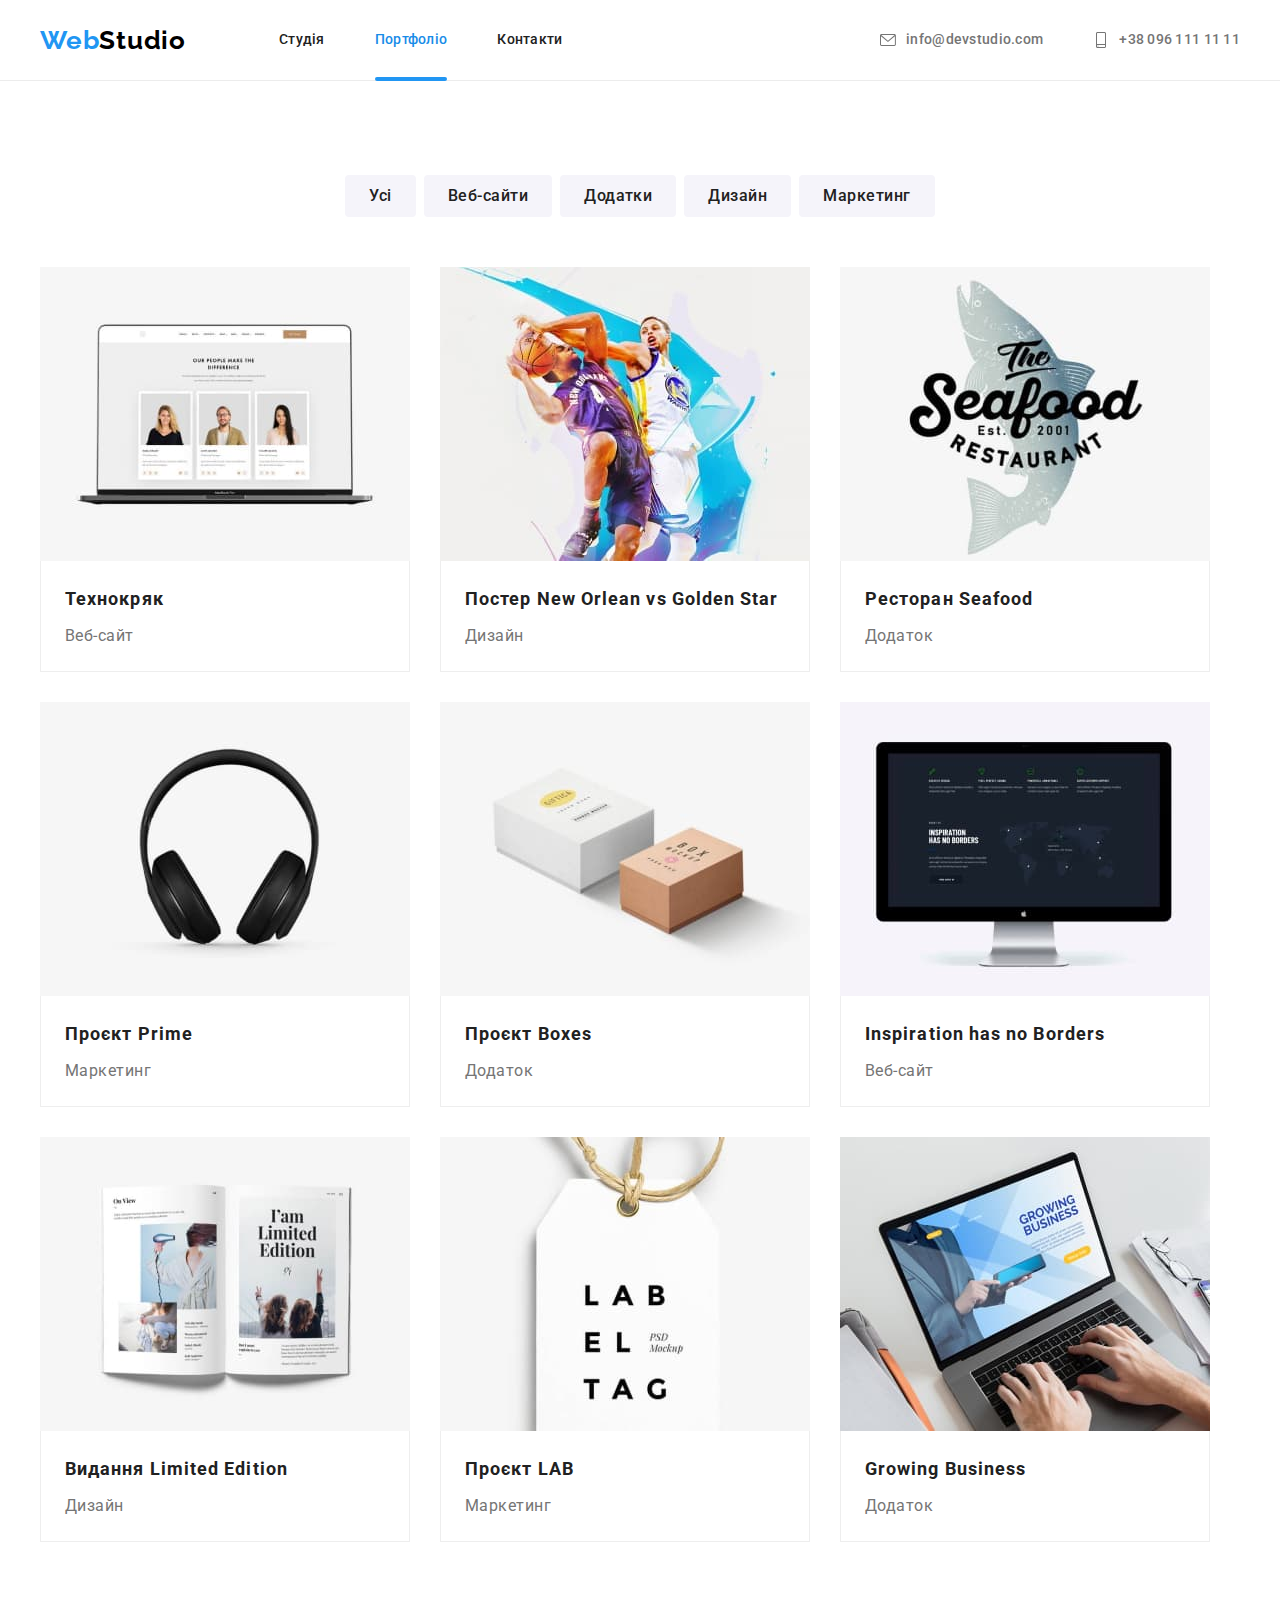
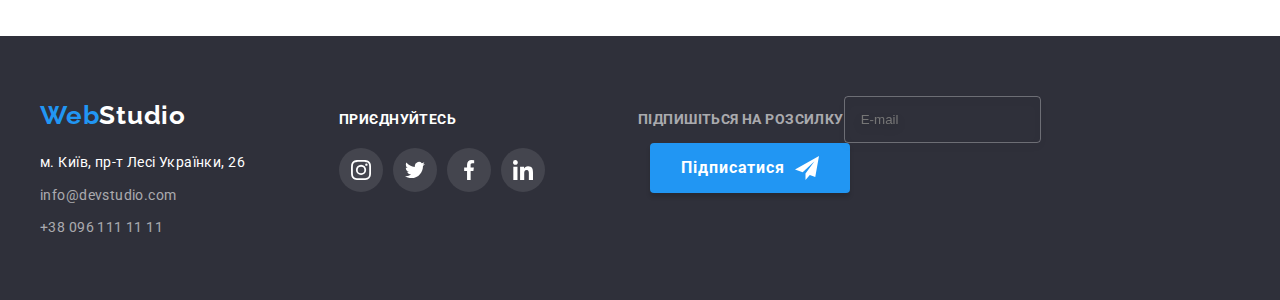
==== portfolio.html @ c95fab40 "finish fix" ====
<!DOCTYPE html>
<html lang="uk">
  <head>
    <meta charset="UTF-8" />
    <meta http-equiv="X-UA-Compatible" content="IE=edge" />
    <meta name="viewport" content="width=device-width, initial-scale=1.0" />
    <!-- fonts -->
    <link rel="preconnect" href="https://fonts.googleapis.com" />
    <link rel="preconnect" href="https://fonts.gstatic.com" crossorigin />
    <link
      href="https://fonts.googleapis.com/css2?family=Raleway:wght@700&family=Roboto:wght@400;500;700;900&display=swap"
      rel="stylesheet"
    />
    <!-- normalize -->
    <link
      rel="stylesheet"
      href="https://cdnjs.cloudflare.com/ajax/libs/modern-normalize/1.1.0/modern-normalize.min.css"
      integrity="sha512-wpPYUAdjBVSE4KJnH1VR1HeZfpl1ub8YT/NKx4PuQ5NmX2tKuGu6U/JRp5y+Y8XG2tV+wKQpNHVUX03MfMFn9Q=="
      crossorigin="anonymous"
      referrerpolicy="no-referrer"
    />
    <!-- css -->
    <link rel="stylesheet" href="./css/styles.css" />
    <title>Портфоліо</title>
  </head>
  <body>
    <header class="header">
      <div class="container header-container">
        <nav class="header-nav">
          <a href="./index.html" class="link logo-web" lang="en"
            >Web<span class="logo-studio">Studio</span></a
          >
          <ul class="list header-list">
            <li>
              <a href="./index.html" class="site-nav link">Студія</a>
            </li>
            <li>
              <a href="./portfolio.html" class="site-nav link current"
                >Портфоліо</a
              >
            </li>
            <li>
              <a href="#" class="site-nav link">Контакти</a>
            </li>
          </ul>
        </nav>
        <ul class="list header-contact">
          <li class="contact-list">
            <a href="mailto:info@devstudio.com" class="contact link"
              ><svg
                viewBox="0 0 32 32"
                class="contact-icon-envelope"
                width="16"
                height="16"
              >
                <use href="./images/symbol-defs.svg#icon-envelope"></use>
              </svg>
              info@devstudio.com</a
            >
          </li>
          <li class="contact-list">
            <a href="tel:+380961111111" class="contact link">
              <svg
                viewBox="0 0 32 32"
                class="contact-icon-smartphone"
                width="16"
                height="16"
              >
                <use href="./images/symbol-defs.svg#icon-smartphone"></use>
              </svg>
              +38 096 111 11 11</a
            >
          </li>
        </ul>
      </div>
    </header>
    <main>
      <section class="section-portfolio">
        <div class="container">
          <ul class="list filter-container">
            <li><button class="button-filter" type="button">Усі</button></li>
            <li>
              <button class="button-filter" type="button">Веб-сайти</button>
            </li>
            <li>
              <button class="button-filter" type="button">Додатки</button>
            </li>
            <li><button class="button-filter" type="button">Дизайн</button></li>
            <li>
              <button class="button-filter" type="button">Маркетинг</button>
            </li>
          </ul>
          <h1 class="visually-hidden">Портфоліо</h1>
          <ul class="list portfolio-container">
            <li class="portfolio-card">
              <a href="#" class="portfolio-link link">
                <div class="overlay">
                  <img
                    src="./images/tehnocrjak.jpg"
                    alt="відкритий ноутбук з веб-сайтом"
                    width="370"
                    height="294"
                  />
                  <p class="overlay-description">
                    Ресурс пропонує комплексні пропозиції з різним рівнем
                    функціоналу та сервісів. Все це дозволить відвідувачу
                    отримати вичерпні відомості про компанію чи приватну особу.
                  </p>
                </div>
                <div class="portfolio-project">
                  <h2 class="portfolio-title">Технокряк</h2>
                  <p class="portfolio-text">Веб-сайт</p>
                </div>
              </a>
            </li>
            <li class="portfolio-card">
              <a href="#" class="portfolio-link link">
                <div class="overlay">
                  <img
                    src="./images/new_orlean.jpg"
                    alt="два гравці в баскетбол"
                    width="370"
                    height="294"
                  />
                  <p class="overlay-description">
                    Ресурс пропонує комплексні пропозиції з різним рівнем
                    функціоналу та сервісів. Все це дозволить відвідувачу
                    отримати вичерпні відомості про компанію чи приватну особу.
                  </p>
                </div>
                <div class="portfolio-project">
                  <h2 class="portfolio-title">
                    Постер <span lang="en">New Orlean vs Golden Star</span>
                  </h2>
                  <p class="portfolio-text">Дизайн</p>
                </div>
              </a>
            </li>

            <li class="portfolio-card">
              <a href="#" class="portfolio-link link">
                <div class="overlay">
                  <img
                    src="./images/seafood.jpg"
                    alt="лого рибного ресторану"
                    width="370"
                    height="294"
                  />
                  <p class="overlay-description">
                    Ресурс пропонує комплексні пропозиції з різним рівнем
                    функціоналу та сервісів. Все це дозволить відвідувачу
                    отримати вичерпні відомості про компанію чи приватну особу.
                  </p>
                </div>
                <div class="portfolio-project">
                  <h2 class="portfolio-title">
                    Ресторан <span lang="en">Seafood</span>
                  </h2>
                  <p class="portfolio-text">Додаток</p>
                </div>
              </a>
            </li>
            <li class="portfolio-card">
              <a href="#" class="portfolio-link link">
                <div class="overlay">
                  <img
                    src="./images/prime.jpg"
                    alt="навушники"
                    width="370"
                    height="294"
                  />
                  <p class="overlay-description">
                    Ресурс пропонує комплексні пропозиції з різним рівнем
                    функціоналу та сервісів. Все це дозволить відвідувачу
                    отримати вичерпні відомості про компанію чи приватну особу.
                  </p>
                </div>
                <div class="portfolio-project">
                  <h2 class="portfolio-title">
                    Проєкт <span lang="en">Prime</span>
                  </h2>
                  <p class="portfolio-text">Маркетинг</p>
                </div>
              </a>
            </li>
            <li class="portfolio-card">
              <a href="#" class="portfolio-link link">
                <div class="overlay">
                  <img
                    src="./images/boxes.jpg"
                    alt="дві коробочки з написами"
                    width="370"
                    height="294"
                  />
                  <p class="overlay-description">
                    Ресурс пропонує комплексні пропозиції з різним рівнем
                    функціоналу та сервісів. Все це дозволить відвідувачу
                    отримати вичерпні відомості про компанію чи приватну особу.
                  </p>
                </div>
                <div class="portfolio-project">
                  <h2 class="portfolio-title">
                    Проєкт <span lang="en">Boxes</span>
                  </h2>
                  <p class="portfolio-text">Додаток</p>
                </div>
              </a>
            </li>
            <li class="portfolio-card">
              <a href="#" class="portfolio-link link">
                <div class="overlay">
                  <img
                    src="./images/inspiration.jpg"
                    alt="комп'ютерний монітор"
                    width="370"
                    height="294"
                  />
                  <p class="overlay-description">
                    Ресурс пропонує комплексні пропозиції з різним рівнем
                    функціоналу та сервісів. Все це дозволить відвідувачу
                    отримати вичерпні відомості про компанію чи приватну особу.
                  </p>
                </div>
                <div class="portfolio-project">
                  <h2 lang="en" class="portfolio-title">
                    Inspiration has no Borders
                  </h2>
                  <p class="portfolio-text">Веб-сайт</p>
                </div>
              </a>
            </li>
            <li class="portfolio-card">
              <a href="#" class="portfolio-link link">
                <div class="overlay">
                  <img
                    src="./images/limited_edition.jpg"
                    alt="відкрита книга"
                    width="370"
                    height="294"
                  />
                  <p class="overlay-description">
                    Ресурс пропонує комплексні пропозиції з різним рівнем
                    функціоналу та сервісів. Все це дозволить відвідувачу
                    отримати вичерпні відомості про компанію чи приватну особу.
                  </p>
                </div>
                <div class="portfolio-project">
                  <h2 class="portfolio-title">
                    Видання <span lang="en">Limited Edition</span>
                  </h2>
                  <p class="portfolio-text">Дизайн</p>
                </div>
              </a>
            </li>
            <li class="portfolio-card">
              <a href="#" class="portfolio-link link">
                <div class="overlay">
                  <img
                    src="./images/lab.jpg"
                    alt="бірка з написом"
                    width="370"
                    height="294"
                  />
                  <p class="overlay-description">
                    Ресурс пропонує комплексні пропозиції з різним рівнем
                    функціоналу та сервісів. Все це дозволить відвідувачу
                    отримати вичерпні відомості про компанію чи приватну особу.
                  </p>
                </div>
                <div class="portfolio-project">
                  <h2 class="portfolio-title">
                    Проєкт <span lang="en">LAB</span>
                  </h2>
                  <p class="portfolio-text">Маркетинг</p>
                </div>
              </a>
            </li>
            <li class="portfolio-card">
              <a href="#" class="portfolio-link link">
                <div class="overlay">
                  <img
                    src="./images/growing_business.jpg"
                    alt="руки працюють за ноутбуком"
                    width="370"
                    height="294"
                  />
                  <p class="overlay-description">
                    Ресурс пропонує комплексні пропозиції з різним рівнем
                    функціоналу та сервісів. Все це дозволить відвідувачу
                    отримати вичерпні відомості про компанію чи приватну особу.
                  </p>
                </div>
                <div class="portfolio-project">
                  <h2 lang="en" class="portfolio-title">Growing Business</h2>
                  <p class="portfolio-text">Додаток</p>
                </div>
              </a>
            </li>
          </ul>
        </div>
      </section>
    </main>
    <footer class="background">
      <div class="footer-block">
        <div class="footer-container">
          <a href="./index.html" class="link logo-web logo-footer" lang="en"
            >Web<span class="logo-studio-white">Studio</span></a
          >
          <address>
            <ul class="list link">
              <li class="contact-items">
                <a
                  href="https://goo.gl/maps/J7xKTd2fjaT3zvUT8"
                  target="_blank"
                  rel="noopener noreferrer nofollow"
                  class="address link"
                  >м. Київ, пр-т Лесі Українки, 26</a
                >
              </li>
              <li class="contact-items">
                <a href="mailto:info@devstudio.com" class="contact-footer link"
                  >info@devstudio.com</a
                >
              </li>
              <li class="contact-items">
                <a href="tel:+380961111111" class="contact-footer link"
                  >+38 096 111 11 11</a
                >
              </li>
            </ul>
          </address>
        </div>
        <div class="subscribe-social">
          <h3 class="subscribe">приєднуйтесь</h3>
          <ul class="footer-social-item list">
            <li class="footer-item">
              <a href="#" class="footer-link link">
                <svg
                  viewBox="0 0 32 32"
                  class="footer-icon"
                  width="20"
                  height="20"
                >
                  <use href="./images/symbol-defs.svg#icon-instagram"></use>
                </svg>
              </a>
            </li>
            <li class="footer-item">
              <a href="#" class="footer-link link">
                <svg
                  viewBox="0 0 32 32"
                  class="footer-icon"
                  width="20"
                  height="20"
                >
                  <use href="./images/symbol-defs.svg#icon-twitter"></use>
                </svg>
              </a>
            </li>
            <li class="footer-item">
              <a href="#" class="footer-link link">
                <svg
                  viewBox="0 0 32 32"
                  class="footer-icon"
                  width="20"
                  height="20"
                >
                  <use href="./images/symbol-defs.svg#icon-facebook"></use>
                </svg>
              </a>
            </li>
            <li class="footer-item">
              <a href="#" class="footer-link link">
                <svg
                  viewBox="0 0 32 32"
                  class="footer-icon"
                  width="20"
                  height="20"
                >
                  <use href="./images/symbol-defs.svg#icon-linkedin"></use>
                </svg>
              </a>
            </li>
          </ul>
        </div>
        <div class="footer-send">
          <form class="footer-form">
            <label for="send">Підпишіться на розсилку</label>
            <input type="text" name="send" id="send" placeholder="E-mail" />
          </form>
          <button type="button" class="footer-button">
            Підписатися
            <svg viewBox="0 0 32 32" class="" width="24" height="24">
              <use
                href="./images/symbol-defs.svg#icon-telegram"
                class="footer-button-icon"
              ></use>
            </svg>
          </button>
        </div>
      </div>
    </footer>
  </body>
</html>
---- css/styles.css ----
html {
  box-sizing: border-box;
}

*,
*::before,
*::after {
}

p,
h1,
h2,
h3,
h4,
h5,
h6 {
  margin: 0;
}

ul,
ol {
  margin: 0;
  padding-left: 0;
}

button {
  cursor: pointer;
}

address {
  font-style: normal;
}

img {
  display: block;
  max-width: 100%;
}

.list {
  list-style: none;
}

.link {
  text-decoration: none;
}

.visually-hidden {
  position: absolute;
  white-space: nowrap;
  width: 1px;
  height: 1px;
  overflow: hidden;
  border: 0;
  padding: 0;
  clip: rect(0 0 0 0);
  clip-path: inset(50%);
  margin: -1px;
}

:root {
  --main-color: #2196f3;
  --accent-color: #188ce8;
  --secondary-color: #000000;
  --background-color: #ffffff;
  --background-block: #2f303a;
  --background-section: #f5f4fa;
  --background-button: #f5f4fa;
  --white-color: #ffffff;
  --text-color: #757575;
  --text-contact: rgba(255, 255, 255, 0.6);
  --title-color: #212121;
}

body {
  font-family: "Roboto", sans-serif;
  color: var(--text-color);
  background-color: var(--background-color);
  margin: 0;
}

/* ---------HEADER---------- */

.header-list {
  display: flex;
  gap: 50px;
  margin-left: 93px;
}

.header-contact {
  display: flex;
  gap: 50px;
  margin-left: auto;
}

.logo-web {
  font-family: "Raleway";
  font-weight: 700;
  font-size: 26px;
  line-height: 1.19;
  letter-spacing: 0.03em;
  color: var(--main-color);
}

.logo-studio {
  font-family: "Raleway";
  font-weight: 700;
  font-size: 26px;
  line-height: 1.19;
  letter-spacing: 0.03em;
  color: var(--secondary-color);
}

.header-nav {
  display: flex;
  align-items: center;
}

.site-nav {
  display: block;
  font-weight: 500;
  font-size: 14px;
  line-height: 1.14;
  letter-spacing: 0.02em;
  color: var(--title-color);
  padding-top: 32px;
  padding-bottom: 32px;
  transition-property: color;
  transition-duration: 250ms;
  transition-timing-function: cubic-bezier(0.4, 0, 0.2, 1);
}

.site-nav:hover,
.site-nav:focus {
  color: var(--main-color);
}

.current {
  color: var(--accent-color);
  position: relative;
}

.current::after {
  position: absolute;
  display: block;
  bottom: -1px;
  content: " ";
  width: 100%;
  height: 4px;
  background-color: var(--main-color);
  border-radius: 2px;
}

.contact {
  display: flex;
  align-items: center;
  padding-top: 32px;
  padding-bottom: 32px;
  font-style: normal;
  font-weight: 500;
  font-size: 14px;
  line-height: 1.14;
  letter-spacing: 0.02em;
  color: var(--text-color);
  transition-property: color;
  transition-duration: 250ms;
  transition-timing-function: cubic-bezier(0.4, 0, 0.2, 1);
}

.contact-icon-envelope {
  fill: var(--text-color);
  margin-right: 10px;
}

.contact-icon-smartphone {
  fill: var(--text-color);
  margin-right: 10px;
}

.contact:hover,
.contact:focus {
  color: var(--main-color);
}

.contact:hover .contact-icon-envelope,
.contact:focus .contact-icon-envelope,
.contact:hover .contact-icon-smartphone,
.contact:focus .contact-icon-smartphone {
  fill: currentColor;
}

.header-container {
  display: flex;
  align-items: center;
}

.header {
  border-bottom: 1px solid #ececec;
}

.container {
  width: 1200px;
  padding-left: 15px;
  padding-right: 15px;
  margin: 0 auto;
}

/* ---------FOOTER---------- */

.background {
  display: flex;
  background-color: var(--background-block);
  padding-top: 60px;
  padding-bottom: 60px;
}

.footer-block {
  display: flex;
  width: 1200px;
  padding-left: 15px;
  padding-right: 15px;
  margin: 0 auto;
  align-items: baseline;
}

.footer-container {
  margin-right: 94px;
}

.logo-studio-white {
  font-family: "Raleway";
  font-weight: 700;
  font-size: 26px;
  line-height: 1.19;
  letter-spacing: 0.03em;
  color: var(--white-color);
}

.logo-footer {
  display: inline-block;
  margin-bottom: 20px;
}

.address {
  font-style: normal;
  font-weight: 400;
  font-size: 14px;
  line-height: 1.71;
  letter-spacing: 0.03em;
  color: var(--white-color);
  display: inline-block;
}

.footer-link:hover,
.footer-link:focus {
  color: var(--main-color);
}

.contact-footer {
  font-style: normal;
  font-weight: 400;
  font-size: 14px;
  line-height: 1.71;
  letter-spacing: 0.03em;
  color: var(--text-contact);
  display: inline-block;
  transition-property: color;
  transition-duration: 250ms;
  transition-timing-function: cubic-bezier(0.4, 0, 0.2, 1);
}

.contact-footer:hover,
.contact-footer:focus {
  color: var(--main-color);
}

.contact-items:not(:last-child) {
  margin-bottom: 9px;
}

.subscribe-social {
  display: block;
  text-align: left;
}

.subscribe {
  font-weight: 700;
  font-size: 14px;
  line-height: 1.14;
  letter-spacing: 0.03em;
  text-transform: uppercase;
  color: var(--white-color);
  margin-bottom: 20px;
}

.footer-social-item {
  display: flex;
  align-items: center;
  justify-content: center;
}

.footer-link {
  display: flex;
  width: 44px;
  height: 44px;
  background-color: rgba(255, 255, 255, 0.1);
  border-radius: 50%;
  align-items: center;
  justify-content: center;
  transition-property: background;
  transition-duration: 250ms;
  transition-timing-function: cubic-bezier(0.4, 0, 0.2, 1);
}

.footer-icon {
  fill: var(--white-color);
}

.footer-link:hover,
.footer-link:focus {
  background: var(--accent-color);
}

.footer-item:not(:first-child) {
  margin-left: 10px;
}

.footer-send {
  margin-left: 93px;
  align-items: flex-end;
}

.footer-form {
  display: flex;
  align-items: center;
}

.footer-input {
  color: var(--white-color);
  width: 358px;
}

.footer-form label {
  font-weight: 700;
  font-size: 14px;
  line-height: 1.14;
  letter-spacing: 0.03em;
  text-transform: uppercase;
  color: rgba(255, 255, 255, 0.6);
}

.footer-form input {
  margin: 0;
  padding-top: 15px;
  padding-bottom: 15px;
  padding-left: 16px;
  background-color: transparent;
  border: 1px solid rgba(255, 255, 255, 0.3);
  filter: drop-shadow(0px 4px 4px rgba(0, 0, 0, 0.15));
  border-radius: 4px;
}

.footer-button {
  display: flex;
  align-items: center;
  justify-content: center;
  gap: 10px;
  width: 200px;
  height: 50px;
  margin-left: 12px;
  background-color: var(--main-color);
  font-family: inherit;
  font-weight: 700;
  font-size: 16px;
  line-height: 1.88;
  letter-spacing: 0.06em;
  color: var(--white-color);
  padding: 10px 28px;
  box-shadow: 0px 4px 4px rgba(0, 0, 0, 0.15);
  border-radius: 4px;
  border-color: transparent;
  transition-property: background-color;
  transition-duration: 250ms;
  transition-timing-function: cubic-bezier(0.4, 0, 0.2, 1);
}

.footer-button:hover,
.footer-button:focus {
  background-color: var(--accent-color);
}

.footer-button-icon {
  fill: var(--white-color);
}

/* -------MAIN STUDIO------- */

.section-function {
  padding-top: 94px;
  padding-bottom: 47px;
}

.section-work {
  padding-top: 47px;
  padding-bottom: 94px;
}

.section-team {
  padding-top: 94px;
  padding-bottom: 94px;
}

.section-client {
  padding-top: 94px;
  padding-bottom: 94px;
}

.section-portfolio {
  padding-top: 94px;
  padding-bottom: 94px;
}

.background-hero {
  background-color: rgba(196, 196, 196, 1);
  background-image: linear-gradient(
      to right,
      rgba(47, 48, 58, 0.4),
      rgba(47, 48, 58, 0.4)
    ),
    url(../images/hero.jpg);
  background-repeat: no-repeat;
  background-size: cover;
  text-align: center;

  max-width: 1600px;
  margin-left: auto;
  margin-right: auto;
  padding-top: 200px;
  padding-bottom: 200px;
}

.title-main {
  font-weight: 900;
  font-size: 44px;
  line-height: 1.36;
  letter-spacing: 0.06em;
  text-transform: uppercase;
  color: var(--white-color);
  text-align: center;
  max-width: 696px;
  margin-bottom: 30px;
  margin-left: auto;
  margin-right: auto;
}

.button-order {
  background-color: var(--main-color);
  font-family: inherit;
  font-weight: 700;
  font-size: 16px;
  line-height: 1.88;
  letter-spacing: 0.06em;
  color: var(--white-color);
  box-shadow: 0px 4px 4px rgba(0, 0, 0, 0.15);
  padding: 10px 32px;
  border-radius: 4px;
  border-color: transparent;
  transition-property: background-color;
  transition-duration: 250ms;
  transition-timing-function: cubic-bezier(0.4, 0, 0.2, 1);
}

.button-order:focus,
.button-order:hover {
  background-color: var(--accent-color);
}

.function-container {
  display: flex;
  gap: 30px;
}

.function-title {
  font-weight: 700;
  font-size: 14px;
  line-height: 1.14;
  letter-spacing: 0.03em;
  text-transform: uppercase;
  color: var(--title-color);
  margin-bottom: 10px;
}

.function-text {
  font-size: 14px;
  line-height: 1.71;
  letter-spacing: 0.03em;
  color: var(--text-color);
}

.function-section-title {
  font-weight: 700;
  font-size: 36px;
  line-height: 1.17;
  letter-spacing: 0.03em;
  color: var(--title-color);
  text-align: center;
  margin-bottom: 50px;
}

.function-about {
  flex-basis: calc((100% - 90px) / 4);
}

.function-icon {
  display: flex;
  background: var(--background-section);
  height: 120px;
  margin-bottom: 30px;
  border-radius: 4px;

  align-items: center;
  justify-content: center;
}

.team-section-title {
  font-weight: 700;
  font-size: 36px;
  line-height: 1.17;
  letter-spacing: 0.03em;
  color: var(--title-color);
  text-align: center;
  margin-bottom: 50px;
}

.work-container {
  display: flex;
  gap: 30px;
}

.label {
  position: relative;
}

.label-bg {
  position: absolute;
  display: flex;
  align-items: center;
  justify-content: center;
  bottom: 0;
  width: 100%;
  height: 70px;
  background-color: rgba(47, 48, 58, 0.8);
}

.label-text {
  position: absolute;
  font-weight: 700;
  font-size: 14px;
  line-height: 1.14;
  text-align: center;
  letter-spacing: 0.03em;
  text-transform: uppercase;
  color: var(--white-color);
}

.background-team {
  background-color: var(--background-section);
}

.background-cards {
  background-color: var(--background-color);
  border-radius: 0px 0px 4px 4px;
  box-shadow: 0px 1px 3px rgba(0, 0, 0, 0.12), 0px 1px 1px rgba(0, 0, 0, 0.14),
    0px 2px 1px rgba(0, 0, 0, 0.2);
}

.team-container {
  display: flex;
  gap: 30px;
}

.team-card {
  text-align: center;
  padding: 30px 0;
}

.team-name {
  font-weight: 500;
  font-size: 16px;
  line-height: 1.19;
  letter-spacing: 0.03em;
  color: var(--title-color);
  text-align: center;
  margin-bottom: 10px;
}

.team-position {
  font-size: 16px;
  line-height: 1.19;
  letter-spacing: 0.03em;
  color: var(--text-color);
  text-align: center;
  margin-bottom: 16px;
}

.worker-social-item {
  display: flex;
  align-items: center;
  justify-content: center;
}

.social-link {
  display: flex;

  background-color: #ffffff;
  border-radius: 50%;

  width: 44px;
  height: 44px;

  align-items: center;
  justify-content: center;

  transition-property: background-color;
  transition-duration: 250ms;
  transition-timing-function: cubic-bezier(0.4, 0, 0.2, 1);
}

.social-icon {
  fill: #afb1b8;
  transition-property: fill;
  transition-duration: 250ms;
  transition-timing-function: cubic-bezier(0.4, 0, 0.2, 1);
}

.social-link:hover,
.social-link:focus {
  background-color: var(--accent-color);
}

.social-link:hover .social-icon,
.social-link:focus .social-icon {
  fill: var(--white-color);
}

.social-item:not(:first-child) {
  margin-left: 10px;
}

.background-client {
  background-color: var(--background-color);
}

.client-section-title {
  font-weight: 700;
  font-size: 36px;
  line-height: 1.17;
  letter-spacing: 0.03em;
  color: var(--title-color);
  text-align: center;
  margin-bottom: 50px;
}

.client {
  display: flex;
  align-items: center;
  justify-content: center;
}

.client-block:not(:first-child) {
  margin-left: 30px;
}

.client-link {
  display: flex;
  background-color: var(--background-color);
  border: 1px solid #afb1b8;
  border-radius: 4px;
  width: 170px;
  height: 92px;
  align-items: center;
  justify-content: center;
  transition-property: border-color;
  transition-duration: 250ms;
  transition-timing-function: cubic-bezier(0.4, 0, 0.2, 1);
}

.client-link:hover,
.client-link:focus {
  border-color: var(--accent-color);
}

.client-link:hover .client-icon,
.client-link:focus .client-icon {
  fill: var(--accent-color);
}

.client-icon {
  fill: #afb1b8;
  transition-property: fill;
  transition-duration: 250ms;
  transition-timing-function: cubic-bezier(0.4, 0, 0.2, 1);
}

.icon-yaco {
  width: 41px;
  height: 46.7px;
}

.icon-company {
  width: 40px;
  height: 52px;
}

.icon-round {
  width: 43px;
  height: 41px;
}

.icon-foster {
  width: 84px;
  height: 41px;
}

.icon-brand {
  width: 63px;
  height: 45px;
}

.icon-tag {
  width: 94px;
  height: 44px;
}

/* ------MAIN PORTFOLIO----- */

.button-filter {
  cursor: pointer;
  background-color: var(--background-button);
  font-family: inherit;
  font-weight: 500;
  font-size: 16px;
  line-height: 1.62;
  letter-spacing: 0.03em;
  color: var(--title-color);
  padding: 6px 22px;
  border-radius: 4px;
  border-color: transparent;
  transition-property: background-color, color, box-shadow;
  transition-duration: 250ms;
  transition-timing-function: cubic-bezier(0.4, 0, 0.2, 1);
}

.button-filter:hover,
.button-filter:focus {
  background-color: var(--main-color);
  color: var(--white-color);
  box-shadow: 0px 3px 1px rgba(0, 0, 0, 0.1), 0px 1px 2px rgba(0, 0, 0, 0.08),
    0px 2px 2px rgba(0, 0, 0, 0.12);
}

.filter-container {
  display: flex;
  gap: 8px;
  justify-content: center;
  margin-bottom: 50px;
}

.portfolio-title {
  font-weight: 700;
  font-size: 18px;
  line-height: 2;
  letter-spacing: 0.06em;
  color: var(--title-color);
  margin-bottom: 4px;
  transition-property: color;
  transition-duration: 250ms;
  transition-timing-function: cubic-bezier(0.4, 0, 0.2, 1);
}

.portfolio-text {
  font-size: 16px;
  line-height: 1.88;
  letter-spacing: 0.03em;
  color: var(--text-color);
  transition-property: color;
  transition-duration: 250ms;
  transition-timing-function: cubic-bezier(0.4, 0, 0.2, 1);
}

.portfolio-project {
  padding: 20px 24px;
  margin: 0;
  border-right: 1px solid #eeeeee;
  border-bottom: 1px solid #eeeeee;
  border-left: 1px solid #eeeeee;
}

.portfolio-title:focus,
.portfolio-text:focus {
  color: var(--accent-color);
}

.portfolio-container {
  display: flex;
  flex-wrap: wrap;
  max-width: 1170px;
  gap: 30px;
}

.portfolio-card {
  flex-basis: calc((100% - 60px) / 3);
  position: relative;
}

.portfolio-link {
  display: block;
  text-decoration: none;
  transition-property: box-shadow;
  transition-duration: 250ms;
  transition-timing-function: cubic-bezier(0.4, 0, 0.2, 1);
}

.portfolio-link:hover,
.portfolio-link:focus {
  box-shadow: 0px 1px 1px rgba(0, 0, 0, 0.12), 0px 4px 4px rgba(0, 0, 0, 0.06),
    1px 4px 6px rgba(0, 0, 0, 0.16);
}

.overlay {
  position: relative;
  overflow: hidden;
}

.overlay-description {
  position: absolute;
  top: 0;
  height: 100%;
  padding: 63px 24px;
  font-weight: 400;
  font-size: 18px;
  line-height: 1.56;
  letter-spacing: 0.03em;
  color: var(--white-color);
  background-color: rgba(33, 150, 243, 0.9);
  transform: translateY(101%);
  transition-property: transform;
  transition-duration: 250ms;
  transition-timing-function: cubic-bezier(0.4, 0, 0.2, 1);
}

.portfolio-card:hover .overlay-description {
  transform: translateY(0);
}

.backdrop.is-hidden {
  visibility: hidden;
  opacity: 0;
  pointer-events: none;
}

.backdrop.is-hidden .modal {
  transform: translate(-50%, -50%) scale(0);
  opacity: 0.2;
}

.backdrop {
  position: fixed;
  width: 100%;
  height: 100%;
  top: 0;
  background-color: rgba(0, 0, 0, 0.2);
  transition-property: visibility, opacity;
  transition-duration: 250ms;
  transition-timing-function: cubic-bezier(0.4, 0, 0.2, 1);
}

.modal {
  position: absolute;
  top: 50%;
  left: 50%;
  transform: translate(-50%, -50%);
  width: 528px;
  height: 581px;
  background: #ffffff;
  box-shadow: 0px 1px 3px rgba(0, 0, 0, 0.12), 0px 1px 1px rgba(0, 0, 0, 0.14),
    0px 2px 1px rgba(0, 0, 0, 0.2);
  border-radius: 4px;
  padding: 40px;
  transition-property: transform;
  transition-duration: 250ms;
  transition-timing-function: cubic-bezier(0.4, 0, 0.2, 1);
}

.modal-close {
  position: absolute;
  display: flex;
  align-items: center;
  justify-content: center;
  top: 8px;
  right: 8px;
  width: 30px;
  height: 30px;
  border: 1px solid rgba(0, 0, 0, 0.1);
  border-radius: 50%;
  background-color: transparent;
  transition-property: fill;
  transition-duration: 250ms;
  transition-timing-function: cubic-bezier(0.4, 0, 0.2, 1);
}

.modal-close:hover,
.modal-close:focus {
  fill: var(--accent-color);
}

.modal-form {
  display: block;
}

.form-title {
  font-family: inherit;
  font-weight: 700;
  font-size: 20px;
  line-height: 1.15;
  text-align: center;
  letter-spacing: 0.03em;
  margin-bottom: 12px;
  color: var(--title-color);
}

.form-item {
  display: flex;
  position: relative;
  margin-bottom: 10px;
}

.form-item:hover,
.form-item:focus {
  fill: var(--accent-color);
}

.modal-label {
  display: block;
  font-family: inherit;
  font-weight: 400;
  font-size: 12px;
  line-height: 1.17;
  letter-spacing: 0.01em;
  color: var(--text-color);
  margin-bottom: 4px;
}

.modal-input {
  width: 100%;
  height: 40px;
  border: 1px solid rgba(33, 33, 33, 0.2);
  border-radius: 4px;
  outline: transparent;
  padding-left: 42px;
  transition-property: border-color;
  transition-duration: 250ms;
  transition-timing-function: cubic-bezier(0.4, 0, 0.2, 1);
}

.modal-input:hover,
.modal-input:focus {
  border-color: var(--accent-color);
}

.modal-input:hover + .modal-form-icon,
.modal-input:focus + .modal-form-icon {
  fill: var(--accent-color);
}

.modal-form-icon {
  position: absolute;
  left: 15px;
  top: 50%;
  margin: 0;
  padding: auto;
  transform: translateY(-50%);
  transition-property: fill;
  transition-duration: 250ms;
  transition-timing-function: cubic-bezier(0.4, 0, 0.2, 1);
}

.modal-form-check {
  position: absolute;
  left: 15px;
  top: 50%;
  margin: 0;
  transform: translateY(-50%);
}

.modal-comment {
  width: 100%;
  height: 120px;
  border: 1px solid rgba(33, 33, 33, 0.2);
  border-radius: 4px;
  outline: transparent;
  padding: 12px 16px;
  resize: none;
  margin-bottom: 20px;
  transition-property: border-color;
  transition-duration: 250ms;
  transition-timing-function: cubic-bezier(0.4, 0, 0.2, 1);
}

.modal-comment:hover,
.modal-comment:focus {
  border-color: var(--accent-color);
}

.modal-comment::placeholder {
  font-size: 12px;
  color: rgba(117, 117, 117, 0.5);
}

.modal-form-check {
  display: flex;
  align-content: center;
  justify-content: center;
  border: 2px solid var(--title-color);
  border-radius: 2px;
  fill: var(--white-color);
  transition-property: background-color border-color;
  transition-duration: 250ms;
  transition-timing-function: cubic-bezier(0.4, 0, 0.2, 1);
}

.form-checkbox:checked + .form-agree span {
  border-color: var(--accent-color);
  background-color: var(--accent-color);
}

.form-checkbox:focus + .form-agree span {
  border-color: var(--accent-color);
}

.form-agree {
  font-weight: 400;
  font-size: 14px;
  line-height: 1.71;
  letter-spacing: 0.03em;
  color: var(--text-color);
  margin-left: 45px;
}

.form-contract {
  font-weight: 400;
  font-size: 14px;
  line-height: 1.71;
  letter-spacing: 0.03em;
  margin-left: 7px;
  color: var(--main-color);
}

.modal-form-button {
  width: 200px;
  height: 50px;
  background-color: var(--main-color);
  font-family: inherit;
  font-weight: 700;
  font-size: 16px;
  line-height: 1.88;
  letter-spacing: 0.06em;
  color: var(--white-color);
  box-shadow: 0px 4px 4px rgba(0, 0, 0, 0.15);
  border-radius: 4px;
  border-color: transparent;
  position: relative;
  left: 50%;
  transform: translate(-50%, 0);
  margin-top: 30px;
  transition-property: background-color;
  transition-duration: 250ms;
  transition-timing-function: cubic-bezier(0.4, 0, 0.2, 1);
}

.modal-form-button:hover,
.modal-form-button:focus {
  background-color: var(--accent-color);
}
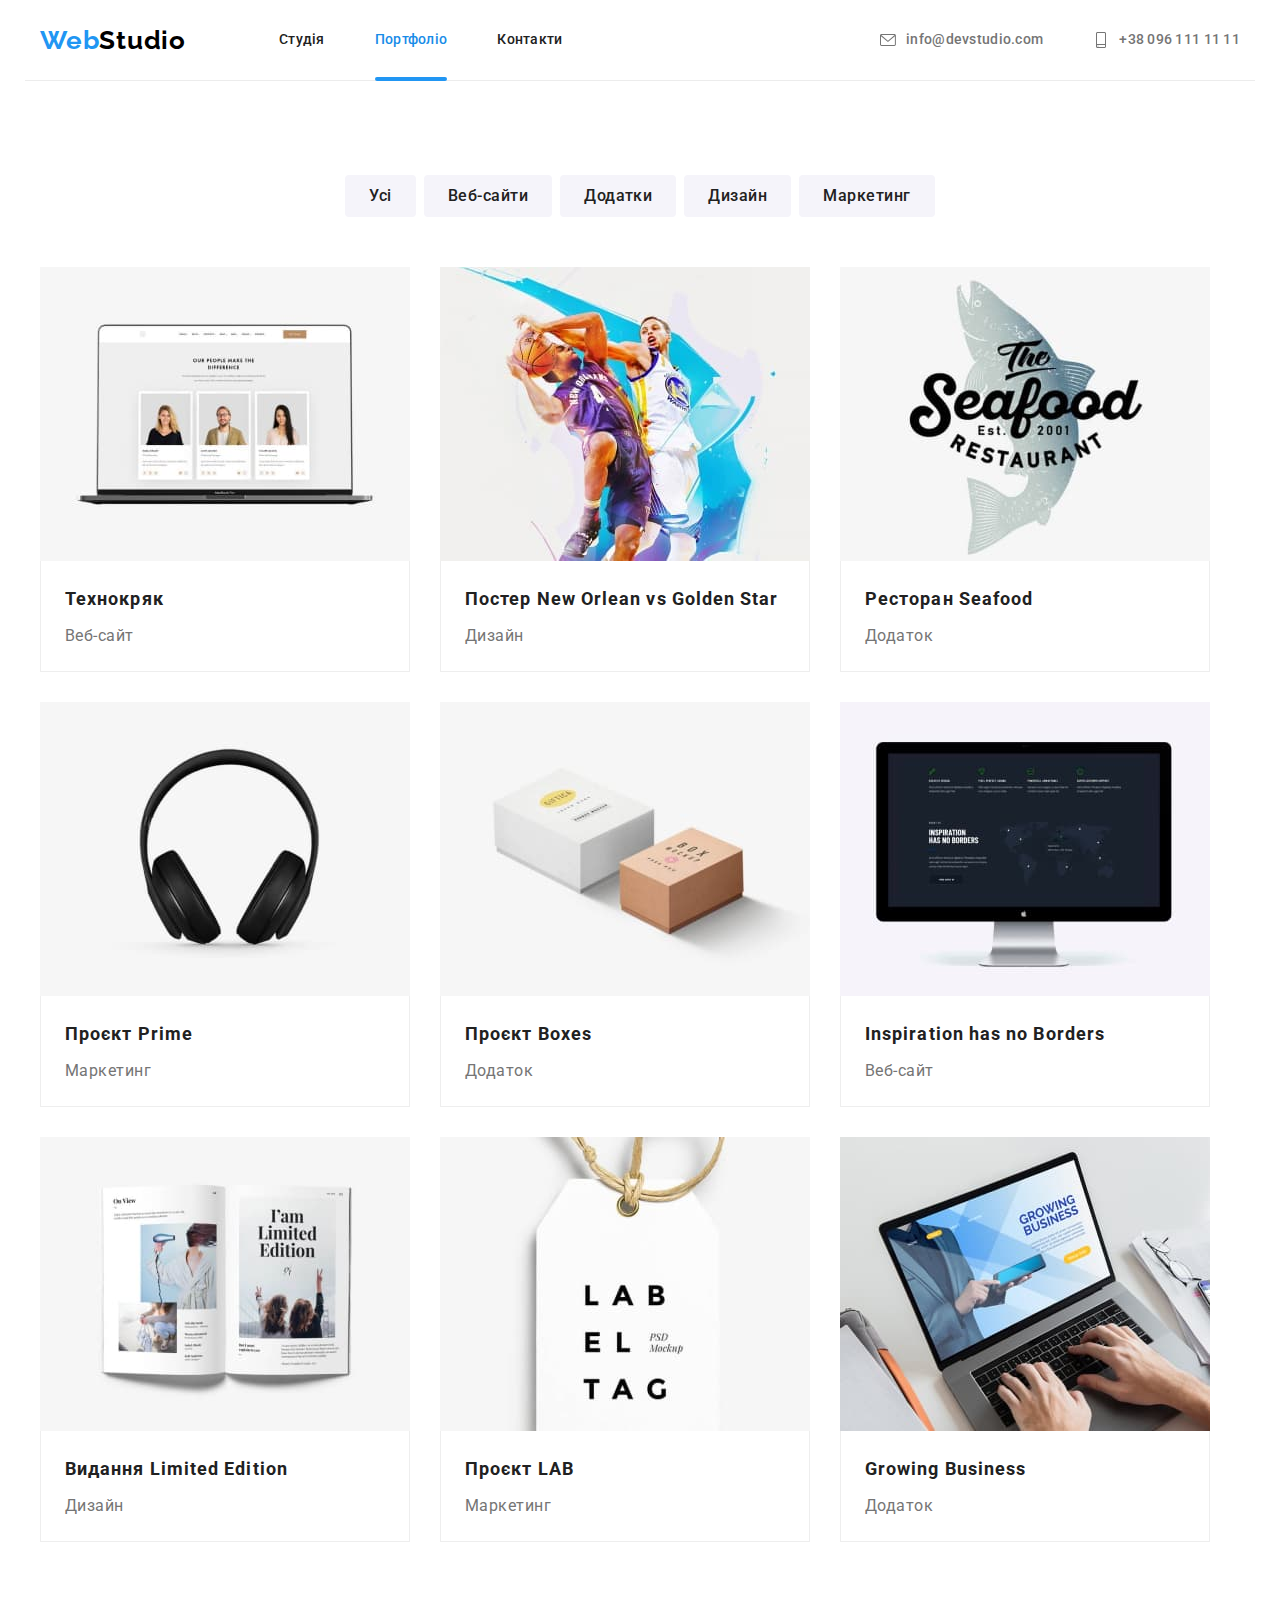
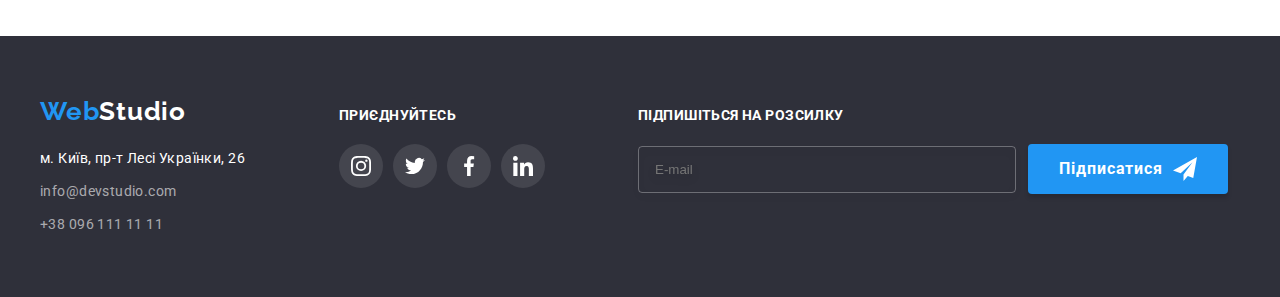
==== commit 83099054: "start bem" ====
--- a/portfolio.html
+++ b/portfolio.html
@@ -25,31 +25,29 @@
   </head>
   <body>
     <header class="header">
-      <div class="container header-container">
-        <nav class="header-nav">
-          <a href="./index.html" class="link logo-web" lang="en"
-            >Web<span class="logo-studio">Studio</span></a
+      <div class="container header__container">
+        <nav class="nav">
+          <a href="./index.html" class="nav__logo link" lang="en"
+            >Web<span class="nav__logo_dark">Studio</span></a
           >
-          <ul class="list header-list">
-            <li>
-              <a href="./index.html" class="site-nav link">Студія</a>
-            </li>
-            <li>
-              <a href="./portfolio.html" class="site-nav link current"
-                >Портфоліо</a
-              >
-            </li>
-            <li>
-              <a href="#" class="site-nav link">Контакти</a>
+          <ul class="list nav__list">
+            <li>
+              <a href="./index.html" class="nav__link link">Студія</a>
+            </li>
+            <li>
+              <a href="#" class="nav__link link current">Портфоліо</a>
+            </li>
+            <li>
+              <a href="#" class="nav__link link">Контакти</a>
             </li>
           </ul>
         </nav>
-        <ul class="list header-contact">
-          <li class="contact-list">
-            <a href="mailto:info@devstudio.com" class="contact link"
+        <ul class="list contact">
+          <li>
+            <a href="mailto:info@devstudio.com" class="contact__link link"
               ><svg
                 viewBox="0 0 32 32"
-                class="contact-icon-envelope"
+                class="contact__icon"
                 width="16"
                 height="16"
               >
@@ -58,11 +56,11 @@
               info@devstudio.com</a
             >
           </li>
-          <li class="contact-list">
-            <a href="tel:+380961111111" class="contact link">
+          <li>
+            <a href="tel:+380961111111" class="contact__link link">
               <svg
                 viewBox="0 0 32 32"
-                class="contact-icon-smartphone"
+                class="contact__icon"
                 width="16"
                 height="16"
               >
@@ -75,22 +73,24 @@
       </div>
     </header>
     <main>
-      <section class="section-portfolio">
+      <section class="portfolio">
         <div class="container">
-          <ul class="list filter-container">
-            <li><button class="button-filter" type="button">Усі</button></li>
-            <li>
-              <button class="button-filter" type="button">Веб-сайти</button>
-            </li>
-            <li>
-              <button class="button-filter" type="button">Додатки</button>
-            </li>
-            <li><button class="button-filter" type="button">Дизайн</button></li>
-            <li>
-              <button class="button-filter" type="button">Маркетинг</button>
+          <ul class="filter list">
+            <li><button class="filter__button" type="button">Усі</button></li>
+            <li>
+              <button class="filter__button" type="button">Веб-сайти</button>
+            </li>
+            <li>
+              <button class="filter__button" type="button">Додатки</button>
+            </li>
+            <li>
+              <button class="filter__button" type="button">Дизайн</button>
+            </li>
+            <li>
+              <button class="filter__button" type="button">Маркетинг</button>
             </li>
           </ul>
-          <h1 class="visually-hidden">Портфоліо</h1>
+          <h1 class="visually__hidden">Портфоліо</h1>
           <ul class="list portfolio-container">
             <li class="portfolio-card">
               <a href="#" class="portfolio-link link">
@@ -300,44 +300,44 @@
         </div>
       </section>
     </main>
-    <footer class="background">
-      <div class="footer-block">
-        <div class="footer-container">
-          <a href="./index.html" class="link logo-web logo-footer" lang="en"
-            >Web<span class="logo-studio-white">Studio</span></a
+    <footer class="footer">
+      <div class="footer__block">
+        <div class="footer__container">
+          <a href="./index.html" class="link footer__logo nav__logo" lang="en"
+            >Web<span class="nav__logo_light">Studio</span></a
           >
           <address>
-            <ul class="list link">
-              <li class="contact-items">
+            <ul class="address list link">
+              <li class="address__items">
                 <a
                   href="https://goo.gl/maps/J7xKTd2fjaT3zvUT8"
                   target="_blank"
                   rel="noopener noreferrer nofollow"
-                  class="address link"
+                  class="address__map link"
                   >м. Київ, пр-т Лесі Українки, 26</a
                 >
               </li>
-              <li class="contact-items">
-                <a href="mailto:info@devstudio.com" class="contact-footer link"
+              <li class="address__items">
+                <a href="mailto:info@devstudio.com" class="address__link link"
                   >info@devstudio.com</a
                 >
               </li>
-              <li class="contact-items">
-                <a href="tel:+380961111111" class="contact-footer link"
+              <li class="address__items">
+                <a href="tel:+380961111111" class="address__link link"
                   >+38 096 111 11 11</a
                 >
               </li>
             </ul>
           </address>
         </div>
-        <div class="subscribe-social">
-          <h3 class="subscribe">приєднуйтесь</h3>
-          <ul class="footer-social-item list">
-            <li class="footer-item">
-              <a href="#" class="footer-link link">
+        <div class="subscribe">
+          <h3 class="subscribe__title">приєднуйтесь</h3>
+          <ul class="social list">
+            <li class="social__item">
+              <a href="#" class="social__link link">
                 <svg
                   viewBox="0 0 32 32"
-                  class="footer-icon"
+                  class="social__icon"
                   width="20"
                   height="20"
                 >
@@ -345,11 +345,11 @@
                 </svg>
               </a>
             </li>
-            <li class="footer-item">
-              <a href="#" class="footer-link link">
+            <li class="social__item">
+              <a href="#" class="social__link link">
                 <svg
                   viewBox="0 0 32 32"
-                  class="footer-icon"
+                  class="social__icon"
                   width="20"
                   height="20"
                 >
@@ -357,11 +357,11 @@
                 </svg>
               </a>
             </li>
-            <li class="footer-item">
-              <a href="#" class="footer-link link">
+            <li class="social__item">
+              <a href="#" class="social__link link">
                 <svg
                   viewBox="0 0 32 32"
-                  class="footer-icon"
+                  class="social__icon"
                   width="20"
                   height="20"
                 >
@@ -369,11 +369,11 @@
                 </svg>
               </a>
             </li>
-            <li class="footer-item">
-              <a href="#" class="footer-link link">
+            <li class="social__item">
+              <a href="#" class="social__link link">
                 <svg
                   viewBox="0 0 32 32"
-                  class="footer-icon"
+                  class="social__icon"
                   width="20"
                   height="20"
                 >
@@ -383,22 +383,88 @@
             </li>
           </ul>
         </div>
-        <div class="footer-send">
-          <form class="footer-form">
-            <label for="send">Підпишіться на розсилку</label>
-            <input type="text" name="send" id="send" placeholder="E-mail" />
+        <div class="send">
+          <p class="subscribe__title">Підпишіться на розсилку</p>
+          <form class="send__form">
+            <label for="send">
+              <input
+                type="text"
+                name="send"
+                id="send"
+                placeholder="E-mail"
+                class="send__input"
+              />
+            </label>
+            <button type="submit" class="send__button">
+              Підписатися
+              <svg viewBox="0 0 32 32" class="" width="24" height="24">
+                <use
+                  href="./images/symbol-defs.svg#icon-telegram"
+                  class="send__icon"
+                ></use>
+              </svg>
+            </button>
           </form>
-          <button type="button" class="footer-button">
-            Підписатися
-            <svg viewBox="0 0 32 32" class="" width="24" height="24">
-              <use
-                href="./images/symbol-defs.svg#icon-telegram"
-                class="footer-button-icon"
-              ></use>
-            </svg>
-          </button>
         </div>
       </div>
     </footer>
+    <div class="backdrop is-hidden" data-modal>
+      <div class="modal">
+        <button class="modal-close" data-modal-close>
+          <svg class="modal-close-icon" width="18" height="18">
+            <use href="./images/symbol-defs.svg#icon-close"></use>
+          </svg>
+        </button>
+        <p class="form-title">Залиште свої дані, ми вам передзвонимо</p>
+        <form class="modal-form">
+          <label for="name" class="modal-label">Ім'я</label>
+          <div class="form-item">
+            <input type="text" name="name" id="name" class="modal-input" />
+            <svg class="modal-form-icon" width="12" height="12">
+              <use href="./images/symbol-defs.svg#icon-name"></use>
+            </svg>
+          </div>
+          <label for="tel" class="modal-label">Телефон</label>
+          <div class="form-item">
+            <input type="tel" name="tel" id="tel" class="modal-input" />
+            <svg class="modal-form-icon" width="13" height="13">
+              <use href="./images/symbol-defs.svg#icon-tel"></use>
+            </svg>
+          </div>
+          <label for="email" class="modal-label">Пошта</label>
+          <div class="form-item">
+            <input type="email" name="email" id="email" class="modal-input" />
+            <svg class="modal-form-icon" width="15" height=" 12">
+              <use href="./images/symbol-defs.svg#icon-mail"></use>
+            </svg>
+          </div>
+          <label for="comment" class="modal-label">Коментар</label>
+          <textarea
+            name="comment"
+            id="comment"
+            placeholder="Введіть текст"
+            class="modal-comment"
+          ></textarea>
+          <span class="form-item-agree">
+            <input
+              type="checkbox"
+              id="check"
+              name="agree"
+              class="form-checkbox visually-hidden"
+            />
+            <label for="check" class="form-agree">
+              <span class="modal-form-check">
+                <svg>
+                  <use href="./images/symbol-defs.svg#icon-agree"></use>
+                </svg>
+              </span>
+              Погоджуюся з розсилкою та приймаю
+              <a href="#" class="form-contract">Умови договору</a>
+            </label>
+          </span>
+          <button type="submit" class="modal-form-button">Відправити</button>
+        </form>
+      </div>
+    </div>
   </body>
 </html>
--- a/css/styles.css
+++ b/css/styles.css
@@ -27,7 +27,7 @@
   cursor: pointer;
 }
 
-address {
+.address {
   font-style: normal;
 }
 
@@ -44,7 +44,7 @@
   text-decoration: none;
 }
 
-.visually-hidden {
+.visually__hidden {
   position: absolute;
   white-space: nowrap;
   width: 1px;
@@ -80,19 +80,26 @@
 
 /* ---------HEADER---------- */
 
-.header-list {
+.header__container {
+  display: flex;
+  align-items: center;
+  border-bottom: 1px solid #ececec;
+}
+
+.container {
+  width: 1200px;
+  padding-left: 15px;
+  padding-right: 15px;
+  margin: 0 auto;
+}
+
+.nav__list {
   display: flex;
   gap: 50px;
   margin-left: 93px;
 }
 
-.header-contact {
-  display: flex;
-  gap: 50px;
-  margin-left: auto;
-}
-
-.logo-web {
+.nav__logo {
   font-family: "Raleway";
   font-weight: 700;
   font-size: 26px;
@@ -101,21 +108,16 @@
   color: var(--main-color);
 }
 
-.logo-studio {
-  font-family: "Raleway";
-  font-weight: 700;
-  font-size: 26px;
-  line-height: 1.19;
-  letter-spacing: 0.03em;
+.nav__logo_dark {
   color: var(--secondary-color);
 }
 
-.header-nav {
-  display: flex;
-  align-items: center;
-}
-
-.site-nav {
+.nav {
+  display: flex;
+  align-items: center;
+}
+
+.nav__link {
   display: block;
   font-weight: 500;
   font-size: 14px;
@@ -129,8 +131,8 @@
   transition-timing-function: cubic-bezier(0.4, 0, 0.2, 1);
 }
 
-.site-nav:hover,
-.site-nav:focus {
+.nav__link:hover,
+.nav__link:focus {
   color: var(--main-color);
 }
 
@@ -152,6 +154,12 @@
 
 .contact {
   display: flex;
+  gap: 50px;
+  margin-left: auto;
+}
+
+.contact__link {
+  display: flex;
   align-items: center;
   padding-top: 32px;
   padding-bottom: 32px;
@@ -166,54 +174,33 @@
   transition-timing-function: cubic-bezier(0.4, 0, 0.2, 1);
 }
 
-.contact-icon-envelope {
+.contact__icon {
   fill: var(--text-color);
   margin-right: 10px;
 }
 
-.contact-icon-smartphone {
-  fill: var(--text-color);
-  margin-right: 10px;
-}
-
-.contact:hover,
-.contact:focus {
+.contact__link:hover,
+.contact__link:focus {
   color: var(--main-color);
 }
 
-.contact:hover .contact-icon-envelope,
-.contact:focus .contact-icon-envelope,
-.contact:hover .contact-icon-smartphone,
-.contact:focus .contact-icon-smartphone {
+.contact__link:hover .contact__icon,
+.contact__link:focus .contact__icon,
+.contact__link:hover .contact__icon,
+.contact__link:focus .contact__icon {
   fill: currentColor;
 }
 
-.header-container {
-  display: flex;
-  align-items: center;
-}
-
-.header {
-  border-bottom: 1px solid #ececec;
-}
-
-.container {
-  width: 1200px;
-  padding-left: 15px;
-  padding-right: 15px;
-  margin: 0 auto;
-}
-
 /* ---------FOOTER---------- */
 
-.background {
+.footer {
   display: flex;
   background-color: var(--background-block);
   padding-top: 60px;
   padding-bottom: 60px;
 }
 
-.footer-block {
+.footer__block {
   display: flex;
   width: 1200px;
   padding-left: 15px;
@@ -222,25 +209,20 @@
   align-items: baseline;
 }
 
-.footer-container {
+.footer__container {
   margin-right: 94px;
 }
 
-.logo-studio-white {
-  font-family: "Raleway";
-  font-weight: 700;
-  font-size: 26px;
-  line-height: 1.19;
-  letter-spacing: 0.03em;
-  color: var(--white-color);
-}
-
-.logo-footer {
+.footer__logo {
   display: inline-block;
   margin-bottom: 20px;
 }
 
-.address {
+.nav__logo_light {
+  color: var(--white-color);
+}
+
+.address__map {
   font-style: normal;
   font-weight: 400;
   font-size: 14px;
@@ -250,12 +232,7 @@
   display: inline-block;
 }
 
-.footer-link:hover,
-.footer-link:focus {
-  color: var(--main-color);
-}
-
-.contact-footer {
+.address__link {
   font-style: normal;
   font-weight: 400;
   font-size: 14px;
@@ -268,21 +245,21 @@
   transition-timing-function: cubic-bezier(0.4, 0, 0.2, 1);
 }
 
-.contact-footer:hover,
-.contact-footer:focus {
+.address__link:hover,
+.address__link:focus {
   color: var(--main-color);
 }
 
-.contact-items:not(:last-child) {
+.address__items:not(:last-child) {
   margin-bottom: 9px;
 }
 
-.subscribe-social {
+.subscribe {
   display: block;
   text-align: left;
 }
 
-.subscribe {
+.subscribe__title {
   font-weight: 700;
   font-size: 14px;
   line-height: 1.14;
@@ -292,13 +269,13 @@
   margin-bottom: 20px;
 }
 
-.footer-social-item {
-  display: flex;
-  align-items: center;
-  justify-content: center;
-}
-
-.footer-link {
+.social {
+  display: flex;
+  align-items: center;
+  justify-content: center;
+}
+
+.social__link {
   display: flex;
   width: 44px;
   height: 44px;
@@ -311,35 +288,36 @@
   transition-timing-function: cubic-bezier(0.4, 0, 0.2, 1);
 }
 
-.footer-icon {
+.social__icon {
   fill: var(--white-color);
 }
 
-.footer-link:hover,
-.footer-link:focus {
+.social__link:hover,
+.social__link:focus {
+  color: var(--main-color);
   background: var(--accent-color);
 }
 
-.footer-item:not(:first-child) {
+.social__item:not(:first-child) {
   margin-left: 10px;
 }
 
-.footer-send {
+.send {
   margin-left: 93px;
   align-items: flex-end;
 }
 
-.footer-form {
-  display: flex;
-  align-items: center;
-}
-
-.footer-input {
+.send__form {
+  display: flex;
+  align-items: center;
+}
+
+.send__input {
   color: var(--white-color);
   width: 358px;
 }
 
-.footer-form label {
+.send__form label {
   font-weight: 700;
   font-size: 14px;
   line-height: 1.14;
@@ -348,7 +326,7 @@
   color: rgba(255, 255, 255, 0.6);
 }
 
-.footer-form input {
+.send__form input {
   margin: 0;
   padding-top: 15px;
   padding-bottom: 15px;
@@ -359,7 +337,7 @@
   border-radius: 4px;
 }
 
-.footer-button {
+.send__button {
   display: flex;
   align-items: center;
   justify-content: center;
@@ -383,12 +361,12 @@
   transition-timing-function: cubic-bezier(0.4, 0, 0.2, 1);
 }
 
-.footer-button:hover,
-.footer-button:focus {
+.send__button:hover,
+.send__button:focus {
   background-color: var(--accent-color);
 }
 
-.footer-button-icon {
+.send__icon {
   fill: var(--white-color);
 }
 
@@ -410,11 +388,6 @@
 }
 
 .section-client {
-  padding-top: 94px;
-  padding-bottom: 94px;
-}
-
-.section-portfolio {
   padding-top: 94px;
   padding-bottom: 94px;
 }
@@ -733,7 +706,19 @@
 
 /* ------MAIN PORTFOLIO----- */
 
-.button-filter {
+.portfolio {
+  padding-top: 94px;
+  padding-bottom: 94px;
+}
+
+.filter {
+  display: flex;
+  gap: 8px;
+  justify-content: center;
+  margin-bottom: 50px;
+}
+
+.filter__button {
   cursor: pointer;
   background-color: var(--background-button);
   font-family: inherit;
@@ -750,19 +735,12 @@
   transition-timing-function: cubic-bezier(0.4, 0, 0.2, 1);
 }
 
-.button-filter:hover,
-.button-filter:focus {
+.filter__button:hover,
+.filter__button:focus {
   background-color: var(--main-color);
   color: var(--white-color);
   box-shadow: 0px 3px 1px rgba(0, 0, 0, 0.1), 0px 1px 2px rgba(0, 0, 0, 0.08),
     0px 2px 2px rgba(0, 0, 0, 0.12);
-}
-
-.filter-container {
-  display: flex;
-  gap: 8px;
-  justify-content: center;
-  margin-bottom: 50px;
 }
 
 .portfolio-title {
@@ -851,6 +829,8 @@
 .portfolio-card:hover .overlay-description {
   transform: translateY(0);
 }
+
+/* --------MODAL--------- */
 
 .backdrop.is-hidden {
   visibility: hidden;
@@ -939,6 +919,11 @@
   fill: var(--accent-color);
 }
 
+.form-item-agree {
+  display: flex;
+  position: relative;
+}
+
 .modal-label {
   display: block;
   font-family: inherit;
@@ -986,6 +971,8 @@
 
 .modal-form-check {
   position: absolute;
+  width: 16px;
+  height: 15px;
   left: 15px;
   top: 50%;
   margin: 0;
@@ -1023,7 +1010,7 @@
   border: 2px solid var(--title-color);
   border-radius: 2px;
   fill: var(--white-color);
-  transition-property: background-color border-color;
+  transition-property: background-color, border-color;
   transition-duration: 250ms;
   transition-timing-function: cubic-bezier(0.4, 0, 0.2, 1);
 }
@@ -1043,7 +1030,7 @@
   line-height: 1.71;
   letter-spacing: 0.03em;
   color: var(--text-color);
-  margin-left: 45px;
+  margin-left: 40px;
 }
 
 .form-contract {
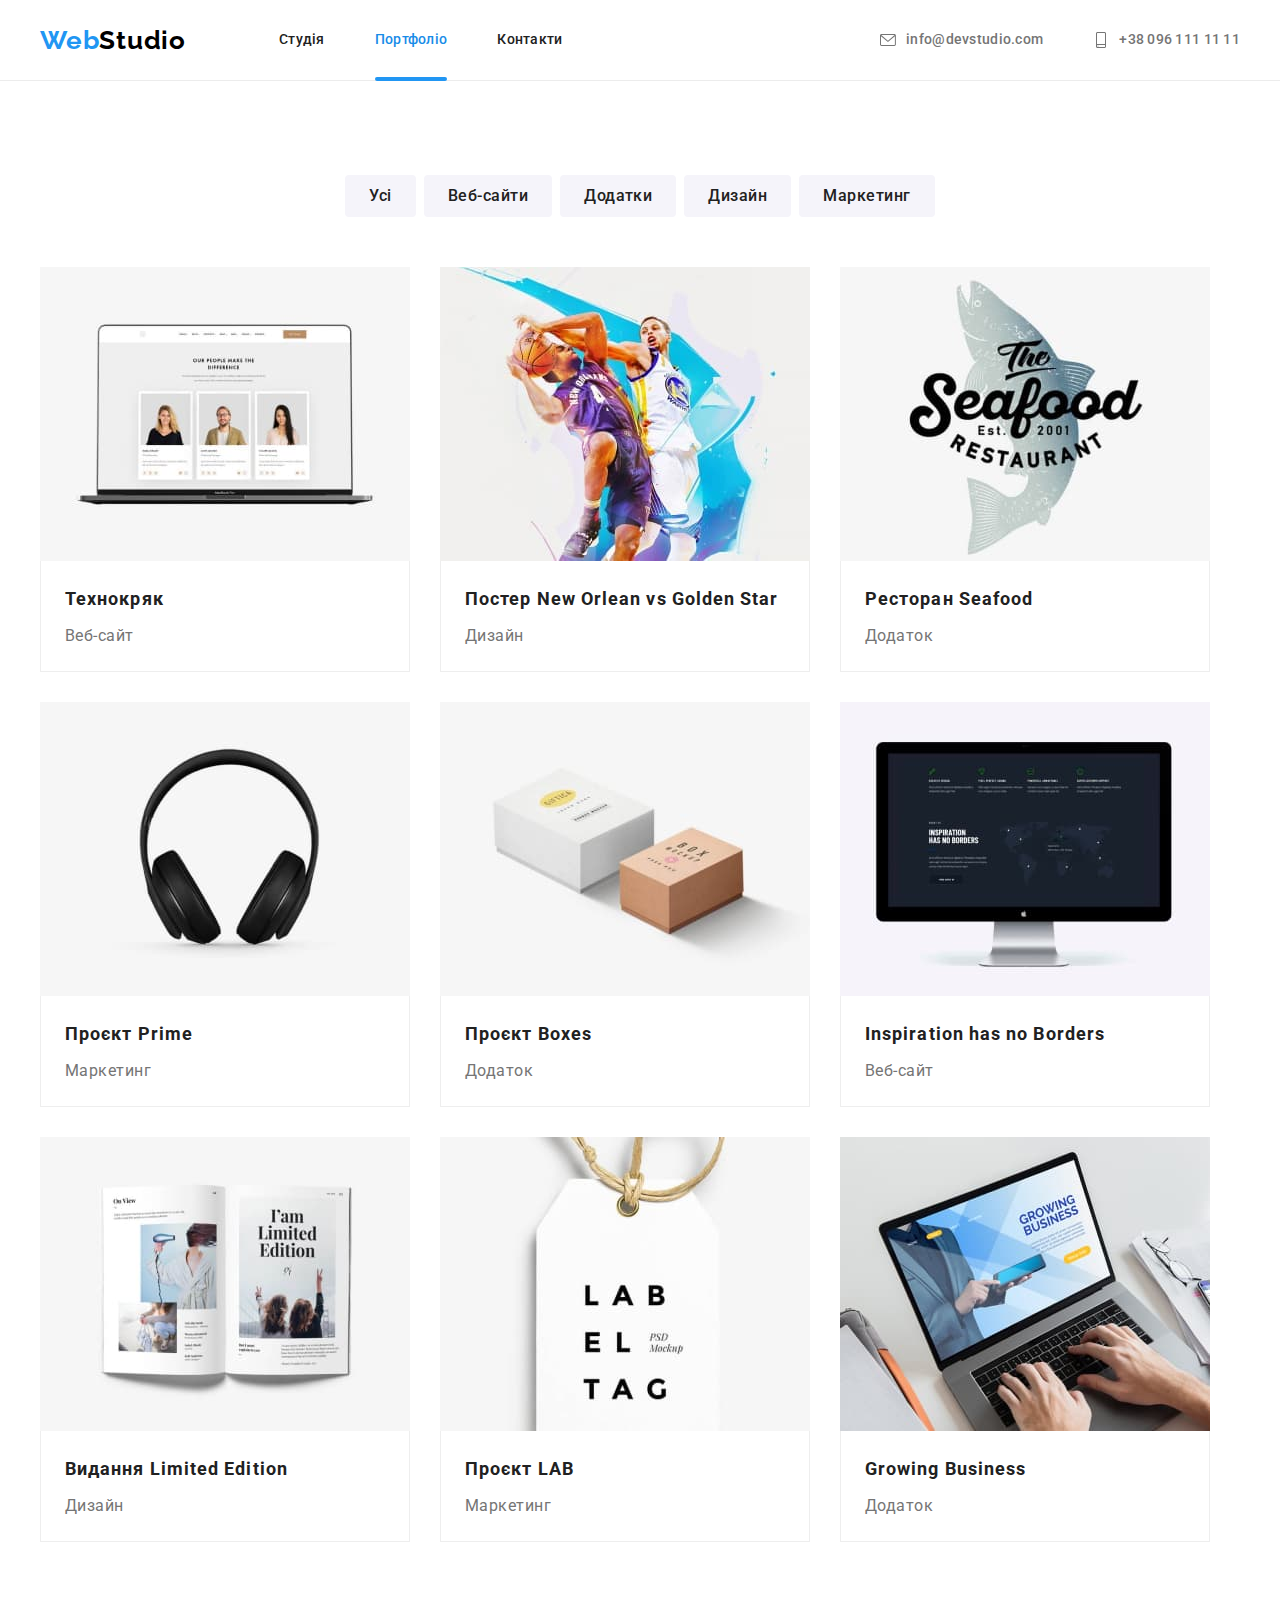
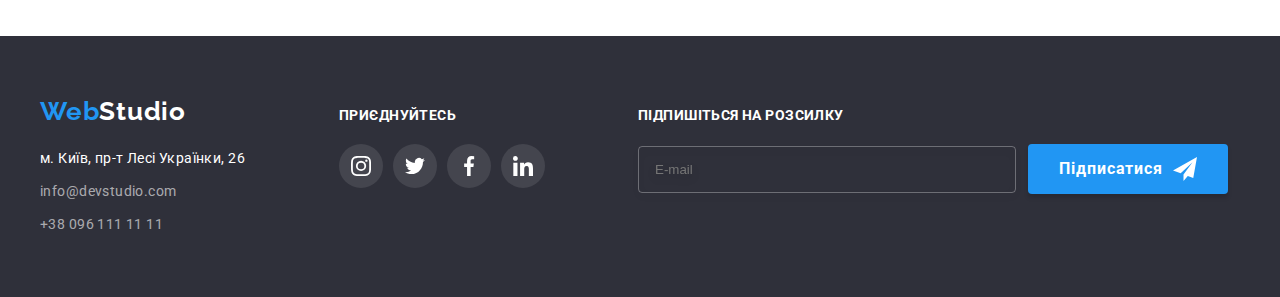
==== commit e759164b: "portfolio bem" ====
--- a/portfolio.html
+++ b/portfolio.html
@@ -91,9 +91,9 @@
             </li>
           </ul>
           <h1 class="visually__hidden">Портфоліо</h1>
-          <ul class="list portfolio-container">
-            <li class="portfolio-card">
-              <a href="#" class="portfolio-link link">
+          <ul class="list portfolio__gallery">
+            <li class="portfolio__card">
+              <a href="#" class="portfolio__link link">
                 <div class="overlay">
                   <img
                     src="./images/tehnocrjak.jpg"
@@ -101,20 +101,20 @@
                     width="370"
                     height="294"
                   />
-                  <p class="overlay-description">
-                    Ресурс пропонує комплексні пропозиції з різним рівнем
-                    функціоналу та сервісів. Все це дозволить відвідувачу
-                    отримати вичерпні відомості про компанію чи приватну особу.
-                  </p>
-                </div>
-                <div class="portfolio-project">
-                  <h2 class="portfolio-title">Технокряк</h2>
-                  <p class="portfolio-text">Веб-сайт</p>
-                </div>
-              </a>
-            </li>
-            <li class="portfolio-card">
-              <a href="#" class="portfolio-link link">
+                  <p class="overlay__description">
+                    Ресурс пропонує комплексні пропозиції з різним рівнем
+                    функціоналу та сервісів. Все це дозволить відвідувачу
+                    отримати вичерпні відомості про компанію чи приватну особу.
+                  </p>
+                </div>
+                <div class="portfolio__project">
+                  <h2 class="portfolio__title">Технокряк</h2>
+                  <p class="portfolio__text">Веб-сайт</p>
+                </div>
+              </a>
+            </li>
+            <li class="portfolio__card">
+              <a href="#" class="portfolio__link link">
                 <div class="overlay">
                   <img
                     src="./images/new_orlean.jpg"
@@ -122,23 +122,23 @@
                     width="370"
                     height="294"
                   />
-                  <p class="overlay-description">
-                    Ресурс пропонує комплексні пропозиції з різним рівнем
-                    функціоналу та сервісів. Все це дозволить відвідувачу
-                    отримати вичерпні відомості про компанію чи приватну особу.
-                  </p>
-                </div>
-                <div class="portfolio-project">
-                  <h2 class="portfolio-title">
+                  <p class="overlay__description">
+                    Ресурс пропонує комплексні пропозиції з різним рівнем
+                    функціоналу та сервісів. Все це дозволить відвідувачу
+                    отримати вичерпні відомості про компанію чи приватну особу.
+                  </p>
+                </div>
+                <div class="portfolio__project">
+                  <h2 class="portfolio__title">
                     Постер <span lang="en">New Orlean vs Golden Star</span>
                   </h2>
-                  <p class="portfolio-text">Дизайн</p>
+                  <p class="portfolio__text">Дизайн</p>
                 </div>
               </a>
             </li>
 
-            <li class="portfolio-card">
-              <a href="#" class="portfolio-link link">
+            <li class="portfolio__card">
+              <a href="#" class="portfolio__link link">
                 <div class="overlay">
                   <img
                     src="./images/seafood.jpg"
@@ -146,22 +146,22 @@
                     width="370"
                     height="294"
                   />
-                  <p class="overlay-description">
-                    Ресурс пропонує комплексні пропозиції з різним рівнем
-                    функціоналу та сервісів. Все це дозволить відвідувачу
-                    отримати вичерпні відомості про компанію чи приватну особу.
-                  </p>
-                </div>
-                <div class="portfolio-project">
-                  <h2 class="portfolio-title">
+                  <p class="overlay__description">
+                    Ресурс пропонує комплексні пропозиції з різним рівнем
+                    функціоналу та сервісів. Все це дозволить відвідувачу
+                    отримати вичерпні відомості про компанію чи приватну особу.
+                  </p>
+                </div>
+                <div class="portfolio__project">
+                  <h2 class="portfolio__title">
                     Ресторан <span lang="en">Seafood</span>
                   </h2>
-                  <p class="portfolio-text">Додаток</p>
-                </div>
-              </a>
-            </li>
-            <li class="portfolio-card">
-              <a href="#" class="portfolio-link link">
+                  <p class="portfolio__text">Додаток</p>
+                </div>
+              </a>
+            </li>
+            <li class="portfolio__card">
+              <a href="#" class="portfolio__link link">
                 <div class="overlay">
                   <img
                     src="./images/prime.jpg"
@@ -169,22 +169,22 @@
                     width="370"
                     height="294"
                   />
-                  <p class="overlay-description">
-                    Ресурс пропонує комплексні пропозиції з різним рівнем
-                    функціоналу та сервісів. Все це дозволить відвідувачу
-                    отримати вичерпні відомості про компанію чи приватну особу.
-                  </p>
-                </div>
-                <div class="portfolio-project">
-                  <h2 class="portfolio-title">
+                  <p class="overlay__description">
+                    Ресурс пропонує комплексні пропозиції з різним рівнем
+                    функціоналу та сервісів. Все це дозволить відвідувачу
+                    отримати вичерпні відомості про компанію чи приватну особу.
+                  </p>
+                </div>
+                <div class="portfolio__project">
+                  <h2 class="portfolio__title">
                     Проєкт <span lang="en">Prime</span>
                   </h2>
-                  <p class="portfolio-text">Маркетинг</p>
-                </div>
-              </a>
-            </li>
-            <li class="portfolio-card">
-              <a href="#" class="portfolio-link link">
+                  <p class="portfolio__text">Маркетинг</p>
+                </div>
+              </a>
+            </li>
+            <li class="portfolio__card">
+              <a href="#" class="portfolio__link link">
                 <div class="overlay">
                   <img
                     src="./images/boxes.jpg"
@@ -192,22 +192,22 @@
                     width="370"
                     height="294"
                   />
-                  <p class="overlay-description">
-                    Ресурс пропонує комплексні пропозиції з різним рівнем
-                    функціоналу та сервісів. Все це дозволить відвідувачу
-                    отримати вичерпні відомості про компанію чи приватну особу.
-                  </p>
-                </div>
-                <div class="portfolio-project">
-                  <h2 class="portfolio-title">
+                  <p class="overlay__description">
+                    Ресурс пропонує комплексні пропозиції з різним рівнем
+                    функціоналу та сервісів. Все це дозволить відвідувачу
+                    отримати вичерпні відомості про компанію чи приватну особу.
+                  </p>
+                </div>
+                <div class="portfolio__project">
+                  <h2 class="portfolio__title">
                     Проєкт <span lang="en">Boxes</span>
                   </h2>
-                  <p class="portfolio-text">Додаток</p>
-                </div>
-              </a>
-            </li>
-            <li class="portfolio-card">
-              <a href="#" class="portfolio-link link">
+                  <p class="portfolio__text">Додаток</p>
+                </div>
+              </a>
+            </li>
+            <li class="portfolio__card">
+              <a href="#" class="portfolio__link link">
                 <div class="overlay">
                   <img
                     src="./images/inspiration.jpg"
@@ -215,22 +215,22 @@
                     width="370"
                     height="294"
                   />
-                  <p class="overlay-description">
-                    Ресурс пропонує комплексні пропозиції з різним рівнем
-                    функціоналу та сервісів. Все це дозволить відвідувачу
-                    отримати вичерпні відомості про компанію чи приватну особу.
-                  </p>
-                </div>
-                <div class="portfolio-project">
-                  <h2 lang="en" class="portfolio-title">
+                  <p class="overlay__description">
+                    Ресурс пропонує комплексні пропозиції з різним рівнем
+                    функціоналу та сервісів. Все це дозволить відвідувачу
+                    отримати вичерпні відомості про компанію чи приватну особу.
+                  </p>
+                </div>
+                <div class="portfolio__project">
+                  <h2 lang="en" class="portfolio__title">
                     Inspiration has no Borders
                   </h2>
-                  <p class="portfolio-text">Веб-сайт</p>
-                </div>
-              </a>
-            </li>
-            <li class="portfolio-card">
-              <a href="#" class="portfolio-link link">
+                  <p class="portfolio__text">Веб-сайт</p>
+                </div>
+              </a>
+            </li>
+            <li class="portfolio__card">
+              <a href="#" class="portfolio__link link">
                 <div class="overlay">
                   <img
                     src="./images/limited_edition.jpg"
@@ -238,22 +238,22 @@
                     width="370"
                     height="294"
                   />
-                  <p class="overlay-description">
-                    Ресурс пропонує комплексні пропозиції з різним рівнем
-                    функціоналу та сервісів. Все це дозволить відвідувачу
-                    отримати вичерпні відомості про компанію чи приватну особу.
-                  </p>
-                </div>
-                <div class="portfolio-project">
-                  <h2 class="portfolio-title">
+                  <p class="overlay__description">
+                    Ресурс пропонує комплексні пропозиції з різним рівнем
+                    функціоналу та сервісів. Все це дозволить відвідувачу
+                    отримати вичерпні відомості про компанію чи приватну особу.
+                  </p>
+                </div>
+                <div class="portfolio__project">
+                  <h2 class="portfolio__title">
                     Видання <span lang="en">Limited Edition</span>
                   </h2>
-                  <p class="portfolio-text">Дизайн</p>
-                </div>
-              </a>
-            </li>
-            <li class="portfolio-card">
-              <a href="#" class="portfolio-link link">
+                  <p class="portfolio__text">Дизайн</p>
+                </div>
+              </a>
+            </li>
+            <li class="portfolio__card">
+              <a href="#" class="portfolio__link link">
                 <div class="overlay">
                   <img
                     src="./images/lab.jpg"
@@ -261,22 +261,22 @@
                     width="370"
                     height="294"
                   />
-                  <p class="overlay-description">
-                    Ресурс пропонує комплексні пропозиції з різним рівнем
-                    функціоналу та сервісів. Все це дозволить відвідувачу
-                    отримати вичерпні відомості про компанію чи приватну особу.
-                  </p>
-                </div>
-                <div class="portfolio-project">
-                  <h2 class="portfolio-title">
+                  <p class="overlay__description">
+                    Ресурс пропонує комплексні пропозиції з різним рівнем
+                    функціоналу та сервісів. Все це дозволить відвідувачу
+                    отримати вичерпні відомості про компанію чи приватну особу.
+                  </p>
+                </div>
+                <div class="portfolio__project">
+                  <h2 class="portfolio__title">
                     Проєкт <span lang="en">LAB</span>
                   </h2>
-                  <p class="portfolio-text">Маркетинг</p>
-                </div>
-              </a>
-            </li>
-            <li class="portfolio-card">
-              <a href="#" class="portfolio-link link">
+                  <p class="portfolio__text">Маркетинг</p>
+                </div>
+              </a>
+            </li>
+            <li class="portfolio__card">
+              <a href="#" class="portfolio__link link">
                 <div class="overlay">
                   <img
                     src="./images/growing_business.jpg"
@@ -284,15 +284,15 @@
                     width="370"
                     height="294"
                   />
-                  <p class="overlay-description">
-                    Ресурс пропонує комплексні пропозиції з різним рівнем
-                    функціоналу та сервісів. Все це дозволить відвідувачу
-                    отримати вичерпні відомості про компанію чи приватну особу.
-                  </p>
-                </div>
-                <div class="portfolio-project">
-                  <h2 lang="en" class="portfolio-title">Growing Business</h2>
-                  <p class="portfolio-text">Додаток</p>
+                  <p class="overlay__description">
+                    Ресурс пропонує комплексні пропозиції з різним рівнем
+                    функціоналу та сервісів. Все це дозволить відвідувачу
+                    отримати вичерпні відомості про компанію чи приватну особу.
+                  </p>
+                </div>
+                <div class="portfolio__project">
+                  <h2 lang="en" class="portfolio__title">Growing Business</h2>
+                  <p class="portfolio__text">Додаток</p>
                 </div>
               </a>
             </li>
--- a/css/styles.css
+++ b/css/styles.css
@@ -80,10 +80,13 @@
 
 /* ---------HEADER---------- */
 
+.header {
+  border-bottom: 1px solid #ececec;
+}
+
 .header__container {
   display: flex;
   align-items: center;
-  border-bottom: 1px solid #ececec;
 }
 
 .container {
@@ -743,7 +746,19 @@
     0px 2px 2px rgba(0, 0, 0, 0.12);
 }
 
-.portfolio-title {
+.portfolio__gallery {
+  display: flex;
+  flex-wrap: wrap;
+  max-width: 1170px;
+  gap: 30px;
+}
+
+.portfolio__card {
+  flex-basis: calc((100% - 60px) / 3);
+  position: relative;
+}
+
+.portfolio__title {
   font-weight: 700;
   font-size: 18px;
   line-height: 2;
@@ -755,7 +770,7 @@
   transition-timing-function: cubic-bezier(0.4, 0, 0.2, 1);
 }
 
-.portfolio-text {
+.portfolio__text {
   font-size: 16px;
   line-height: 1.88;
   letter-spacing: 0.03em;
@@ -765,7 +780,7 @@
   transition-timing-function: cubic-bezier(0.4, 0, 0.2, 1);
 }
 
-.portfolio-project {
+.portfolio__project {
   padding: 20px 24px;
   margin: 0;
   border-right: 1px solid #eeeeee;
@@ -773,24 +788,12 @@
   border-left: 1px solid #eeeeee;
 }
 
-.portfolio-title:focus,
-.portfolio-text:focus {
+.portfolio__title:focus,
+.portfolio__text:focus {
   color: var(--accent-color);
 }
 
-.portfolio-container {
-  display: flex;
-  flex-wrap: wrap;
-  max-width: 1170px;
-  gap: 30px;
-}
-
-.portfolio-card {
-  flex-basis: calc((100% - 60px) / 3);
-  position: relative;
-}
-
-.portfolio-link {
+.portfolio__link {
   display: block;
   text-decoration: none;
   transition-property: box-shadow;
@@ -798,8 +801,8 @@
   transition-timing-function: cubic-bezier(0.4, 0, 0.2, 1);
 }
 
-.portfolio-link:hover,
-.portfolio-link:focus {
+.portfolio__link:hover,
+.portfolio__link:focus {
   box-shadow: 0px 1px 1px rgba(0, 0, 0, 0.12), 0px 4px 4px rgba(0, 0, 0, 0.06),
     1px 4px 6px rgba(0, 0, 0, 0.16);
 }
@@ -809,7 +812,7 @@
   overflow: hidden;
 }
 
-.overlay-description {
+.overlay__description {
   position: absolute;
   top: 0;
   height: 100%;
@@ -826,7 +829,7 @@
   transition-timing-function: cubic-bezier(0.4, 0, 0.2, 1);
 }
 
-.portfolio-card:hover .overlay-description {
+.portfolio__card:hover .overlay__description {
   transform: translateY(0);
 }
 
